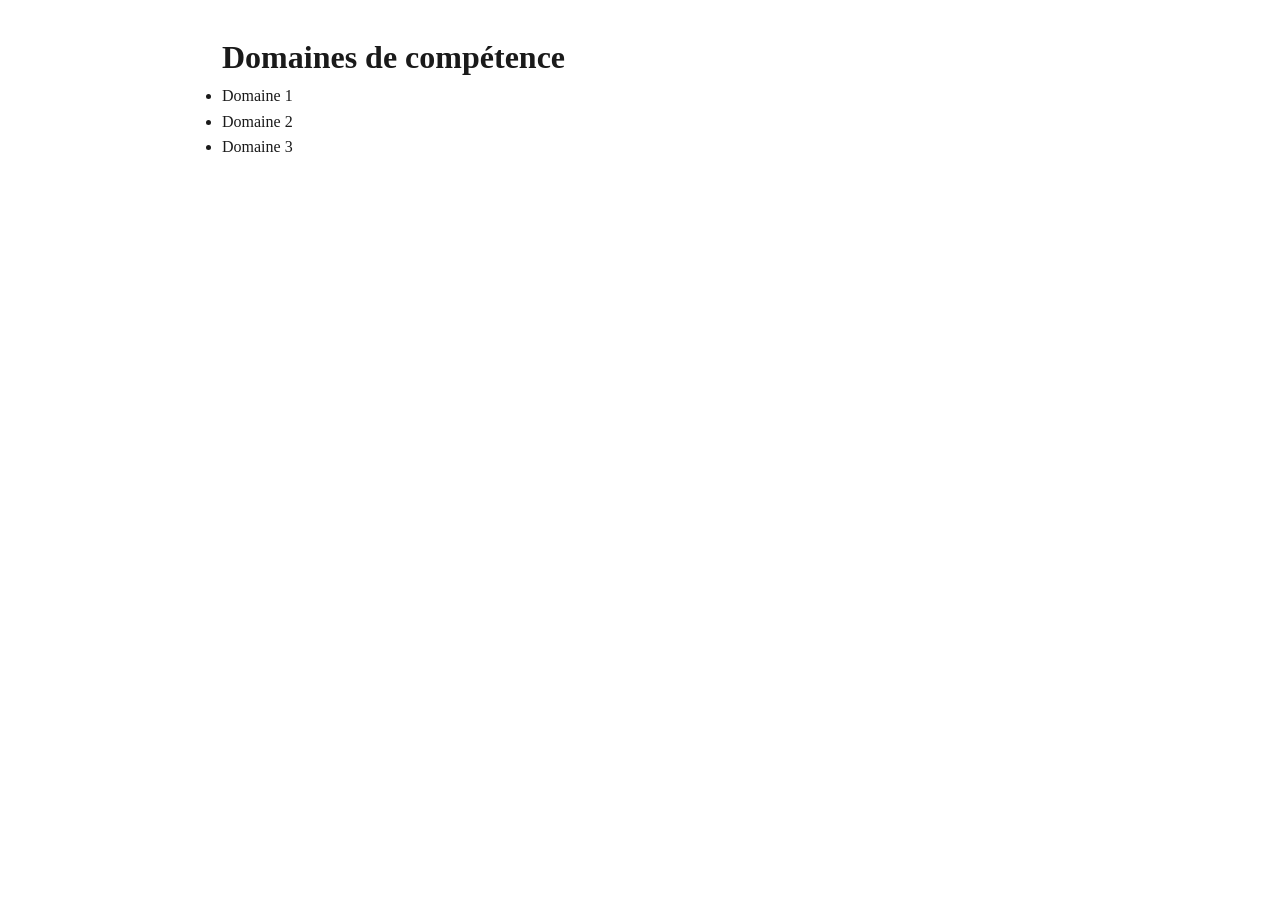
==== pages/competences.html @ cee28596 "Initial skeleton: structure site vitrine cabinet d'avocat" ====
<!DOCTYPE html>
<html lang="fr">
<head>
<meta charset="UTF-8">
<title>Domaines de compétence - Cabinet Abderemane</title>
<link rel="stylesheet" href="../assets/css/style.css">
</head>
<body>
<main>
<h1>Domaines de compétence</h1>
<ul>
<li>Domaine 1</li>
<li>Domaine 2</li>
<li>Domaine 3</li>
</ul>
</main>
</body>
</html>
---- assets/css/style.css ----
* { box-sizing: border-box; margin: 0; padding: 0; }
body { font-family: Georgia, serif; color: #1a1a1a; line-height: 1.6; }
header nav { display: flex; gap: 1.5rem; padding: 1rem 2rem; background: #0b2545; }
header nav a { color: #fff; text-decoration: none; }
.hero { padding: 4rem 2rem; text-align: center; background: #f4f1ec; }
.cta { display: inline-block; margin-top: 1rem; padding: 0.75rem 1.5rem; background: #0b2545; color: #fff; text-decoration: none; }
main { max-width: 900px; margin: 0 auto; padding: 2rem; }
footer { padding: 1rem 2rem; text-align: center; font-size: 0.85rem; }
form { display: flex; flex-direction: column; gap: 0.75rem; max-width: 500px; }
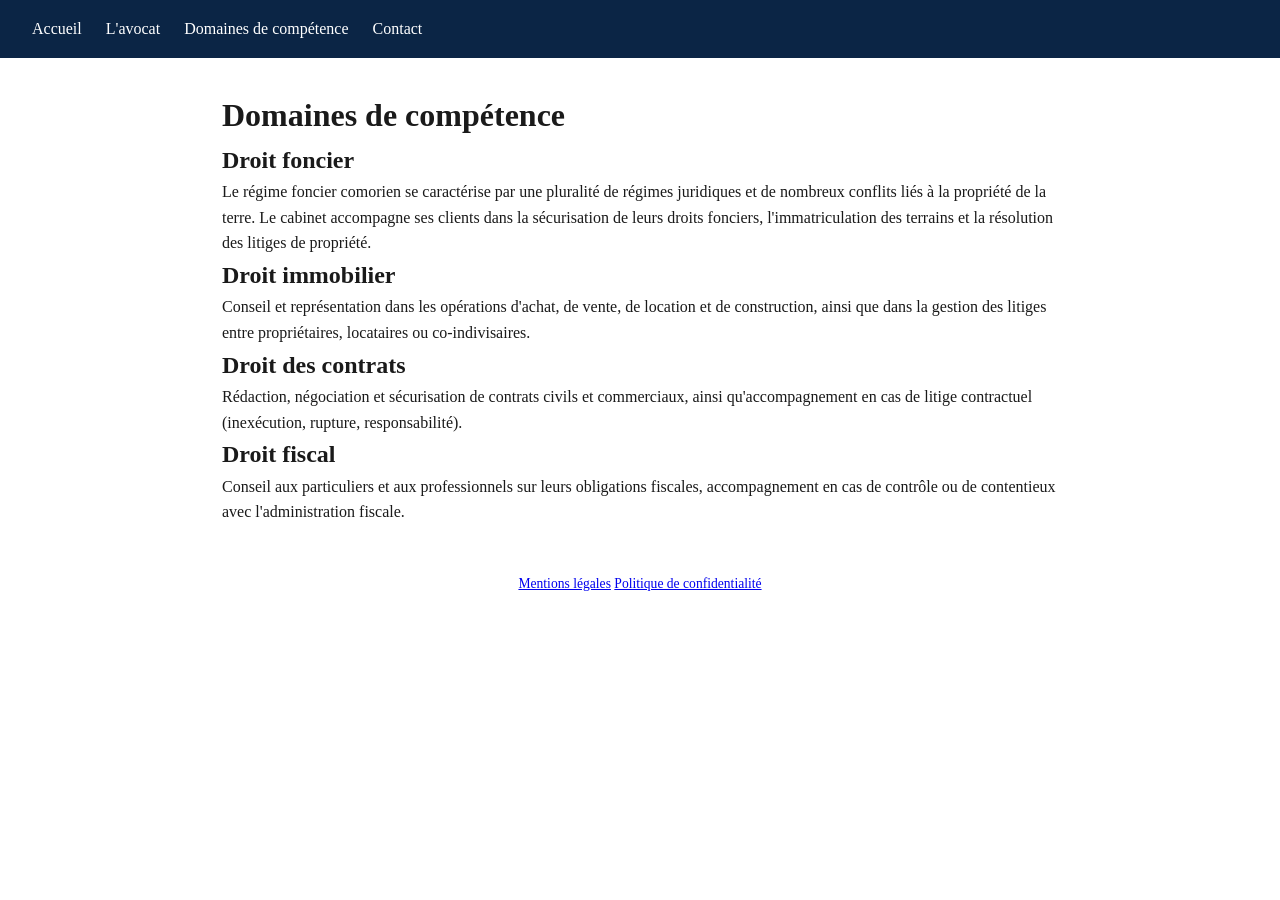
==== commit 09aa9164: "Contenu reel: coordonnees, presentation, domaines de competence" ====
--- a/pages/competences.html
+++ b/pages/competences.html
@@ -6,13 +6,36 @@
 <link rel="stylesheet" href="../assets/css/style.css">
 </head>
 <body>
+<header>
+<nav>
+<a href="../index.html">Accueil</a>
+<a href="equipe.html">L'avocat</a>
+<a href="competences.html">Domaines de compétence</a>
+<a href="contact.html">Contact</a>
+</nav>
+</header>
 <main>
 <h1>Domaines de compétence</h1>
-<ul>
-<li>Domaine 1</li>
-<li>Domaine 2</li>
-<li>Domaine 3</li>
-</ul>
+<section>
+<h2>Droit foncier</h2>
+<p>Le régime foncier comorien se caractérise par une pluralité de régimes juridiques et de nombreux conflits liés à la propriété de la terre. Le cabinet accompagne ses clients dans la sécurisation de leurs droits fonciers, l'immatriculation des terrains et la résolution des litiges de propriété.</p>
+</section>
+<section>
+<h2>Droit immobilier</h2>
+<p>Conseil et représentation dans les opérations d'achat, de vente, de location et de construction, ainsi que dans la gestion des litiges entre propriétaires, locataires ou co-indivisaires.</p>
+</section>
+<section>
+<h2>Droit des contrats</h2>
+<p>Rédaction, négociation et sécurisation de contrats civils et commerciaux, ainsi qu'accompagnement en cas de litige contractuel (inexécution, rupture, responsabilité).</p>
+</section>
+<section>
+<h2>Droit fiscal</h2>
+<p>Conseil aux particuliers et aux professionnels sur leurs obligations fiscales, accompagnement en cas de contrôle ou de contentieux avec l'administration fiscale.</p>
+</section>
 </main>
+<footer>
+<a href="mentions-legales.html">Mentions légales</a>
+<a href="politique-confidentialite.html">Politique de confidentialité</a>
+</footer>
 </body>
 </html>
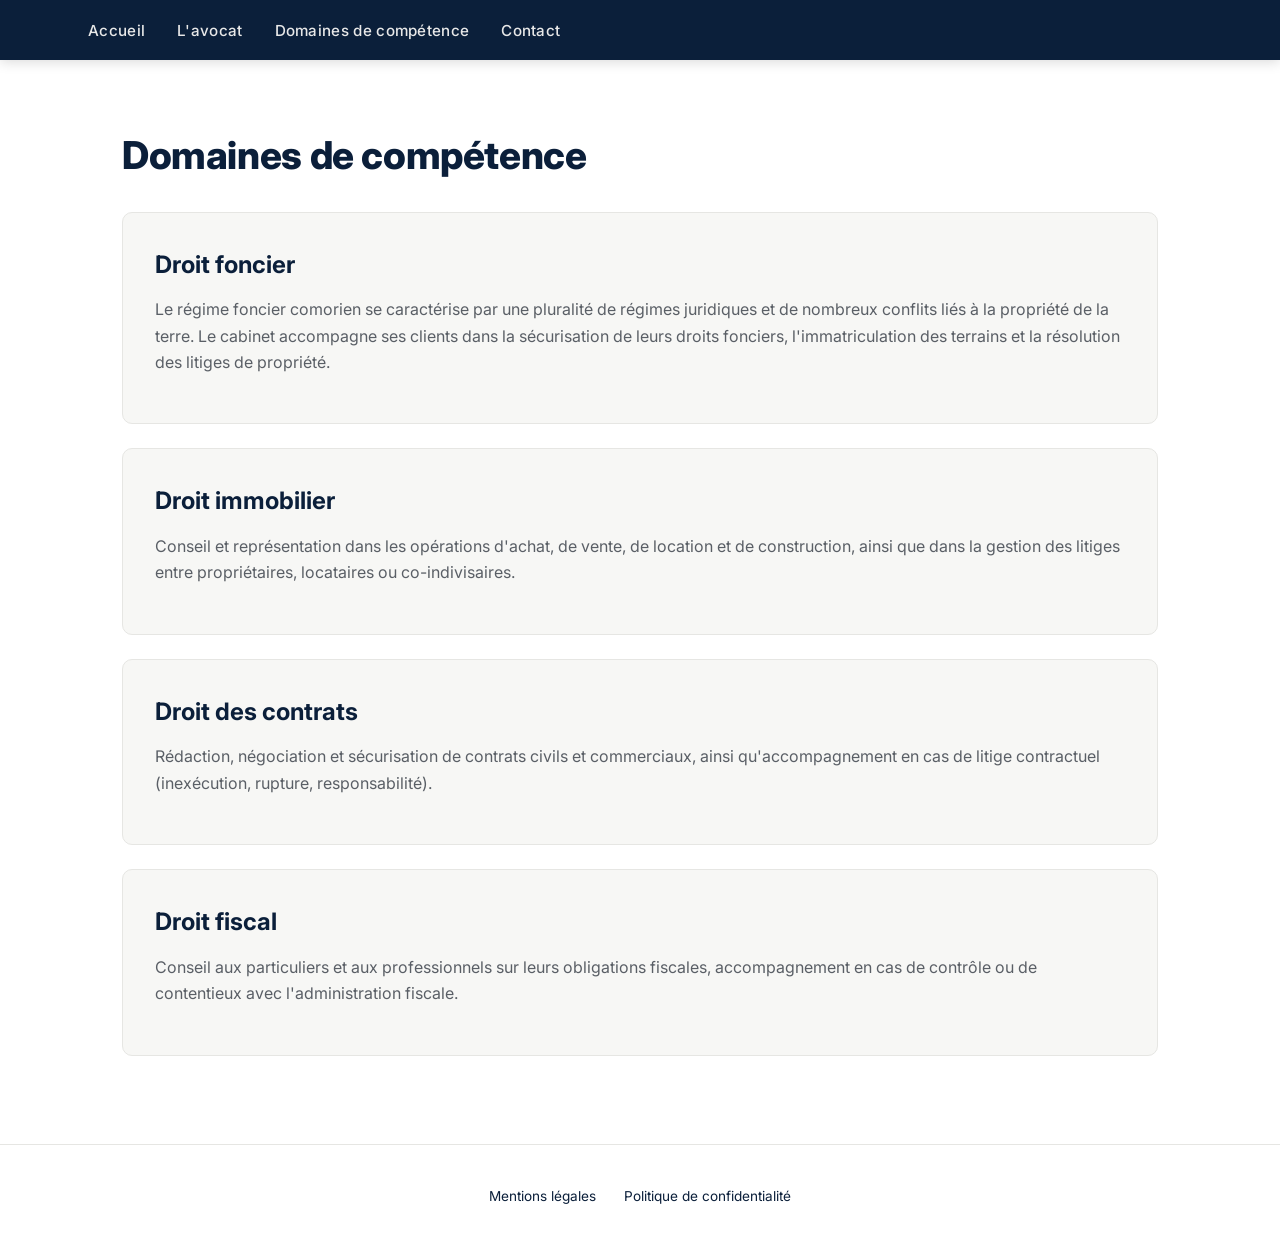
==== commit 8a41ef0c: "Refonte design: style moderne (typographie, palette, cartes, hero)" ====
--- a/pages/competences.html
+++ b/pages/competences.html
@@ -3,9 +3,10 @@
 <head>
 <meta charset="UTF-8">
 <title>Domaines de compétence - Cabinet Abderemane</title>
+<link href="https://fonts.googleapis.com/css2?family=Inter:wght@400;500;600;700;800&display=swap" rel="stylesheet">
 <link rel="stylesheet" href="../assets/css/style.css">
 </head>
-<body>
+<body id="competences-page">
 <header>
 <nav>
 <a href="../index.html">Accueil</a>
--- a/assets/css/style.css
+++ b/assets/css/style.css
@@ -1,9 +1,182 @@
+:root {
+  --navy: #0b1f3a;
+  --charcoal: #1c2733;
+  --gold: #c9a24b;
+  --bg-light: #f7f7f5;
+  --text: #1a1a1a;
+  --text-muted: #5a5f66;
+  --white: #ffffff;
+  --radius: 10px;
+}
+
 * { box-sizing: border-box; margin: 0; padding: 0; }
-body { font-family: Georgia, serif; color: #1a1a1a; line-height: 1.6; }
-header nav { display: flex; gap: 1.5rem; padding: 1rem 2rem; background: #0b2545; }
-header nav a { color: #fff; text-decoration: none; }
-.hero { padding: 4rem 2rem; text-align: center; background: #f4f1ec; }
-.cta { display: inline-block; margin-top: 1rem; padding: 0.75rem 1.5rem; background: #0b2545; color: #fff; text-decoration: none; }
-main { max-width: 900px; margin: 0 auto; padding: 2rem; }
-footer { padding: 1rem 2rem; text-align: center; font-size: 0.85rem; }
-form { display: flex; flex-direction: column; gap: 0.75rem; max-width: 500px; }
+
+body {
+  font-family: 'Inter', -apple-system, BlinkMacSystemFont, 'Segoe UI', sans-serif;
+  color: var(--text);
+  line-height: 1.65;
+  background: var(--white);
+}
+
+header {
+  position: sticky;
+  top: 0;
+  z-index: 100;
+  background: var(--navy);
+  box-shadow: 0 2px 12px rgba(0,0,0,0.15);
+}
+
+header nav {
+  display: flex;
+  gap: 2rem;
+  padding: 1.1rem 3rem;
+  max-width: 1200px;
+  margin: 0 auto;
+}
+
+header nav a {
+  color: #e8e8e8;
+  text-decoration: none;
+  font-size: 0.95rem;
+  font-weight: 500;
+  letter-spacing: 0.02em;
+  transition: color 0.2s ease;
+}
+
+header nav a:hover { color: var(--gold); }
+
+.hero {
+  background: linear-gradient(135deg, var(--navy) 0%, var(--charcoal) 100%);
+  color: var(--white);
+  padding: 7rem 3rem 6rem;
+  text-align: left;
+}
+
+.hero h1 {
+  font-size: clamp(2.5rem, 6vw, 4.2rem);
+  font-weight: 800;
+  letter-spacing: -0.02em;
+  max-width: 800px;
+  margin: 0 auto 1rem;
+  text-align: center;
+}
+
+.hero p {
+  font-size: 1.15rem;
+  color: #c9cdd4;
+  text-align: center;
+  max-width: 600px;
+  margin: 0 auto 2rem;
+}
+
+.hero { text-align: center; }
+
+.cta {
+  display: inline-block;
+  padding: 0.9rem 2.2rem;
+  background: var(--gold);
+  color: var(--navy);
+  text-decoration: none;
+  font-weight: 600;
+  border-radius: var(--radius);
+  transition: transform 0.2s ease, box-shadow 0.2s ease;
+}
+
+.cta:hover {
+  transform: translateY(-2px);
+  box-shadow: 0 8px 24px rgba(201,162,75,0.35);
+}
+
+main {
+  max-width: 1100px;
+  margin: 0 auto;
+  padding: 4rem 2rem;
+}
+
+h1 { font-size: 2.4rem; font-weight: 800; letter-spacing: -0.01em; margin-bottom: 1.5rem; color: var(--navy); }
+h2 { font-size: 1.5rem; font-weight: 700; color: var(--navy); margin-bottom: 0.75rem; }
+p { color: var(--text-muted); margin-bottom: 1rem; }
+
+section.presentation, section.apercu-competences {
+  padding: 3rem 0;
+  text-align: center;
+}
+
+section.apercu-competences ul {
+  list-style: none;
+  display: grid;
+  grid-template-columns: repeat(auto-fit, minmax(200px, 1fr));
+  gap: 1.25rem;
+  margin: 2rem 0;
+}
+
+section.apercu-competences li {
+  background: var(--bg-light);
+  border: 1px solid #e6e6e3;
+  border-radius: var(--radius);
+  padding: 1.5rem 1rem;
+  font-weight: 600;
+  color: var(--navy);
+}
+
+#competences-page main section, main > section {
+  background: var(--bg-light);
+  border: 1px solid #e6e6e3;
+  border-radius: var(--radius);
+  padding: 2rem;
+  margin-bottom: 1.5rem;
+}
+
+form {
+  display: flex;
+  flex-direction: column;
+  gap: 1rem;
+  max-width: 520px;
+  margin-top: 1.5rem;
+}
+
+label { font-weight: 600; font-size: 0.9rem; color: var(--navy); }
+
+input, textarea {
+  padding: 0.75rem 1rem;
+  border: 1px solid #d5d5d2;
+  border-radius: var(--radius);
+  font-family: inherit;
+  font-size: 1rem;
+}
+
+input:focus, textarea:focus {
+  outline: none;
+  border-color: var(--gold);
+  box-shadow: 0 0 0 3px rgba(201,162,75,0.2);
+}
+
+button[type=submit] {
+  background: var(--navy);
+  color: var(--white);
+  border: none;
+  padding: 0.9rem 1.5rem;
+  border-radius: var(--radius);
+  font-weight: 600;
+  cursor: pointer;
+  transition: background 0.2s ease;
+}
+
+button[type=submit]:hover { background: var(--charcoal); }
+
+footer {
+  padding: 2.5rem 2rem;
+  text-align: center;
+  font-size: 0.85rem;
+  color: var(--text-muted);
+  border-top: 1px solid #e6e6e3;
+}
+
+footer a { color: var(--navy); text-decoration: none; margin: 0 0.75rem; }
+footer a:hover { color: var(--gold); }
+
+@media (max-width: 640px) {
+  header nav { flex-wrap: wrap; gap: 1rem; padding: 1rem 1.5rem; }
+  .hero { padding: 4rem 1.5rem 3rem; }
+  main { padding: 2.5rem 1.5rem; }
+}
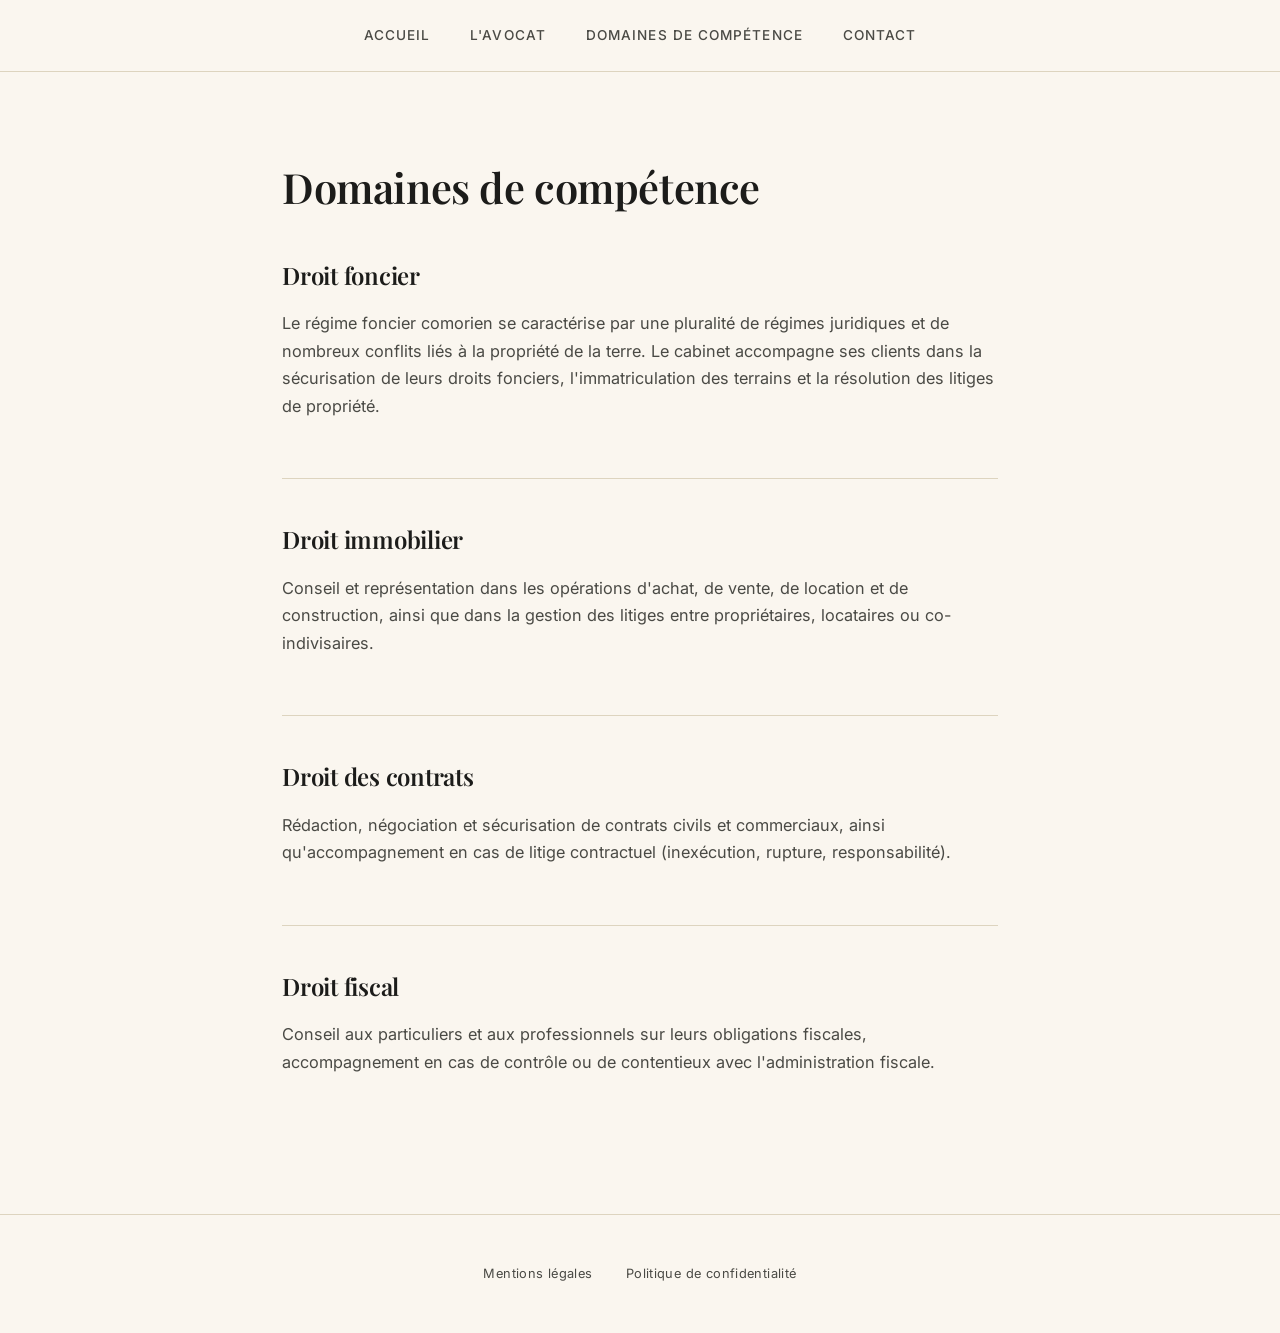
==== commit 6523b41e: "Ajout police Playfair Display sur toutes les pages" ====
--- a/pages/competences.html
+++ b/pages/competences.html
@@ -3,7 +3,7 @@
 <head>
 <meta charset="UTF-8">
 <title>Domaines de compétence - Cabinet Abderemane</title>
-<link href="https://fonts.googleapis.com/css2?family=Inter:wght@400;500;600;700;800&display=swap" rel="stylesheet">
+<link href="https://fonts.googleapis.com/css2?family=Playfair+Display:wght@500;600;700&family=Inter:wght@400;500;600;700&display=swap" rel="stylesheet">
 <link rel="stylesheet" href="../assets/css/style.css">
 </head>
 <body id="competences-page">
--- a/assets/css/style.css
+++ b/assets/css/style.css
@@ -1,182 +1,228 @@
 :root {
-  --navy: #0b1f3a;
-  --charcoal: #1c2733;
-  --gold: #c9a24b;
-  --bg-light: #f7f7f5;
-  --text: #1a1a1a;
-  --text-muted: #5a5f66;
+  --ink: #1c1c1a;
+  --ink-soft: #4a4a45;
+  --ivory: #faf6ef;
+  --ivory-deep: #f1ead9;
+  --green: #2f3e2e;
+  --green-soft: #3f5240;
+  --line: #ddd4bf;
   --white: #ffffff;
-  --radius: 10px;
 }
 
 * { box-sizing: border-box; margin: 0; padding: 0; }
 
 body {
   font-family: 'Inter', -apple-system, BlinkMacSystemFont, 'Segoe UI', sans-serif;
-  color: var(--text);
-  line-height: 1.65;
-  background: var(--white);
+  color: var(--ink);
+  line-height: 1.7;
+  background: var(--ivory);
+  -webkit-font-smoothing: antialiased;
+}
+
+h1, h2 {
+  font-family: 'Playfair Display', Georgia, serif;
+  font-weight: 600;
+  color: var(--ink);
+  letter-spacing: -0.01em;
 }
 
 header {
-  position: sticky;
-  top: 0;
-  z-index: 100;
-  background: var(--navy);
-  box-shadow: 0 2px 12px rgba(0,0,0,0.15);
+  background: var(--ivory);
+  border-bottom: 1px solid var(--line);
 }
 
 header nav {
   display: flex;
-  gap: 2rem;
-  padding: 1.1rem 3rem;
-  max-width: 1200px;
+  justify-content: center;
+  gap: 2.5rem;
+  padding: 1.5rem 3rem;
+  max-width: 1100px;
   margin: 0 auto;
 }
 
 header nav a {
-  color: #e8e8e8;
+  color: var(--ink-soft);
   text-decoration: none;
-  font-size: 0.95rem;
+  font-size: 0.85rem;
   font-weight: 500;
+  letter-spacing: 0.08em;
+  text-transform: uppercase;
+  transition: color 0.25s ease;
+}
+
+header nav a:hover { color: var(--green); }
+
+.hero {
+  background: var(--ivory);
+  text-align: center;
+  padding: 8rem 2rem 6rem;
+  border-bottom: 1px solid var(--line);
+}
+
+.hero h1 {
+  font-size: clamp(2.8rem, 7vw, 5rem);
+  line-height: 1.1;
+  max-width: 780px;
+  margin: 0 auto 1.25rem;
+}
+
+.hero p {
+  font-size: 1.05rem;
+  color: var(--ink-soft);
+  max-width: 480px;
+  margin: 0 auto 2.5rem;
   letter-spacing: 0.02em;
-  transition: color 0.2s ease;
-}
-
-header nav a:hover { color: var(--gold); }
-
-.hero {
-  background: linear-gradient(135deg, var(--navy) 0%, var(--charcoal) 100%);
-  color: var(--white);
-  padding: 7rem 3rem 6rem;
-  text-align: left;
-}
-
-.hero h1 {
-  font-size: clamp(2.5rem, 6vw, 4.2rem);
-  font-weight: 800;
-  letter-spacing: -0.02em;
-  max-width: 800px;
-  margin: 0 auto 1rem;
-  text-align: center;
-}
-
-.hero p {
-  font-size: 1.15rem;
-  color: #c9cdd4;
-  text-align: center;
-  max-width: 600px;
-  margin: 0 auto 2rem;
-}
-
-.hero { text-align: center; }
+}
 
 .cta {
   display: inline-block;
-  padding: 0.9rem 2.2rem;
-  background: var(--gold);
-  color: var(--navy);
+  padding: 0.95rem 2.4rem;
+  background: var(--green);
+  color: var(--ivory);
   text-decoration: none;
-  font-weight: 600;
-  border-radius: var(--radius);
-  transition: transform 0.2s ease, box-shadow 0.2s ease;
-}
-
-.cta:hover {
-  transform: translateY(-2px);
-  box-shadow: 0 8px 24px rgba(201,162,75,0.35);
-}
+  font-size: 0.85rem;
+  font-weight: 600;
+  letter-spacing: 0.08em;
+  text-transform: uppercase;
+  transition: background 0.25s ease;
+}
+
+.cta:hover { background: var(--green-soft); }
 
 main {
-  max-width: 1100px;
+  max-width: 780px;
+  margin: 0 auto;
+  padding: 5rem 2rem;
+}
+
+h1 { font-size: 2.6rem; margin-bottom: 2rem; }
+h2 { font-size: 1.5rem; margin-bottom: 0.9rem; }
+p { color: var(--ink-soft); margin-bottom: 1.1rem; font-size: 1.02rem; }
+
+section.presentation, section.apercu-competences {
+  max-width: 780px;
   margin: 0 auto;
   padding: 4rem 2rem;
-}
-
-h1 { font-size: 2.4rem; font-weight: 800; letter-spacing: -0.01em; margin-bottom: 1.5rem; color: var(--navy); }
-h2 { font-size: 1.5rem; font-weight: 700; color: var(--navy); margin-bottom: 0.75rem; }
-p { color: var(--text-muted); margin-bottom: 1rem; }
-
-section.presentation, section.apercu-competences {
-  padding: 3rem 0;
   text-align: center;
+}
+
+section.presentation h2, section.apercu-competences h2 {
+  font-size: 1.7rem;
+  margin-bottom: 1.2rem;
 }
 
 section.apercu-competences ul {
   list-style: none;
+  display: flex;
+  flex-wrap: wrap;
+  justify-content: center;
+  gap: 0.75rem 1.5rem;
+  margin: 1.5rem 0 2rem;
+  padding: 0;
+}
+
+section.apercu-competences li {
+  font-family: 'Playfair Display', serif;
+  font-size: 1.05rem;
+  color: var(--green);
+  padding-bottom: 0.2rem;
+  border-bottom: 1px solid var(--line);
+}
+
+section.apercu-competences a {
+  color: var(--green);
+  text-decoration: underline;
+  text-decoration-color: var(--line);
+}
+
+main > section {
+  border-top: 1px solid var(--line);
+  padding: 2.5rem 0;
+}
+
+main > section:first-of-type { border-top: none; padding-top: 0; }
+
+.avocat-profile main { padding-top: 5rem; }
+
+.avocat-grid {
   display: grid;
-  grid-template-columns: repeat(auto-fit, minmax(200px, 1fr));
-  gap: 1.25rem;
-  margin: 2rem 0;
-}
-
-section.apercu-competences li {
-  background: var(--bg-light);
-  border: 1px solid #e6e6e3;
-  border-radius: var(--radius);
-  padding: 1.5rem 1rem;
-  font-weight: 600;
-  color: var(--navy);
-}
-
-#competences-page main section, main > section {
-  background: var(--bg-light);
-  border: 1px solid #e6e6e3;
-  border-radius: var(--radius);
-  padding: 2rem;
-  margin-bottom: 1.5rem;
+  grid-template-columns: 260px 1fr;
+  gap: 3rem;
+  align-items: start;
+}
+
+.avocat-photo {
+  width: 100%;
+  border-radius: 2px;
+  filter: grayscale(8%);
+}
+
+@media (max-width: 720px) {
+  .avocat-grid { grid-template-columns: 1fr; }
+  .avocat-photo { max-width: 240px; margin: 0 auto; }
 }
 
 form {
   display: flex;
   flex-direction: column;
-  gap: 1rem;
-  max-width: 520px;
-  margin-top: 1.5rem;
-}
-
-label { font-weight: 600; font-size: 0.9rem; color: var(--navy); }
+  gap: 1.25rem;
+  max-width: 480px;
+  margin-top: 2rem;
+}
+
+label {
+  font-size: 0.8rem;
+  font-weight: 600;
+  letter-spacing: 0.06em;
+  text-transform: uppercase;
+  color: var(--ink-soft);
+}
 
 input, textarea {
-  padding: 0.75rem 1rem;
-  border: 1px solid #d5d5d2;
-  border-radius: var(--radius);
+  padding: 0.85rem 0;
+  border: none;
+  border-bottom: 1px solid var(--line);
+  background: transparent;
   font-family: inherit;
   font-size: 1rem;
+  color: var(--ink);
 }
 
 input:focus, textarea:focus {
   outline: none;
-  border-color: var(--gold);
-  box-shadow: 0 0 0 3px rgba(201,162,75,0.2);
+  border-bottom-color: var(--green);
 }
 
 button[type=submit] {
-  background: var(--navy);
-  color: var(--white);
+  align-self: flex-start;
+  background: var(--green);
+  color: var(--ivory);
   border: none;
-  padding: 0.9rem 1.5rem;
-  border-radius: var(--radius);
-  font-weight: 600;
+  padding: 0.9rem 2.2rem;
+  font-size: 0.85rem;
+  font-weight: 600;
+  letter-spacing: 0.08em;
+  text-transform: uppercase;
   cursor: pointer;
-  transition: background 0.2s ease;
-}
-
-button[type=submit]:hover { background: var(--charcoal); }
+  transition: background 0.25s ease;
+}
+
+button[type=submit]:hover { background: var(--green-soft); }
 
 footer {
-  padding: 2.5rem 2rem;
+  padding: 3rem 2rem;
   text-align: center;
-  font-size: 0.85rem;
-  color: var(--text-muted);
-  border-top: 1px solid #e6e6e3;
-}
-
-footer a { color: var(--navy); text-decoration: none; margin: 0 0.75rem; }
-footer a:hover { color: var(--gold); }
+  font-size: 0.8rem;
+  color: var(--ink-soft);
+  border-top: 1px solid var(--line);
+  letter-spacing: 0.03em;
+}
+
+footer a { color: var(--ink-soft); text-decoration: none; margin: 0 0.9rem; }
+footer a:hover { color: var(--green); }
 
 @media (max-width: 640px) {
-  header nav { flex-wrap: wrap; gap: 1rem; padding: 1rem 1.5rem; }
-  .hero { padding: 4rem 1.5rem 3rem; }
-  main { padding: 2.5rem 1.5rem; }
-}
+  header nav { flex-wrap: wrap; gap: 1rem 1.5rem; padding: 1.25rem 1.5rem; }
+  .hero { padding: 5rem 1.5rem 3.5rem; }
+  main { padding: 3rem 1.5rem; }
+}
